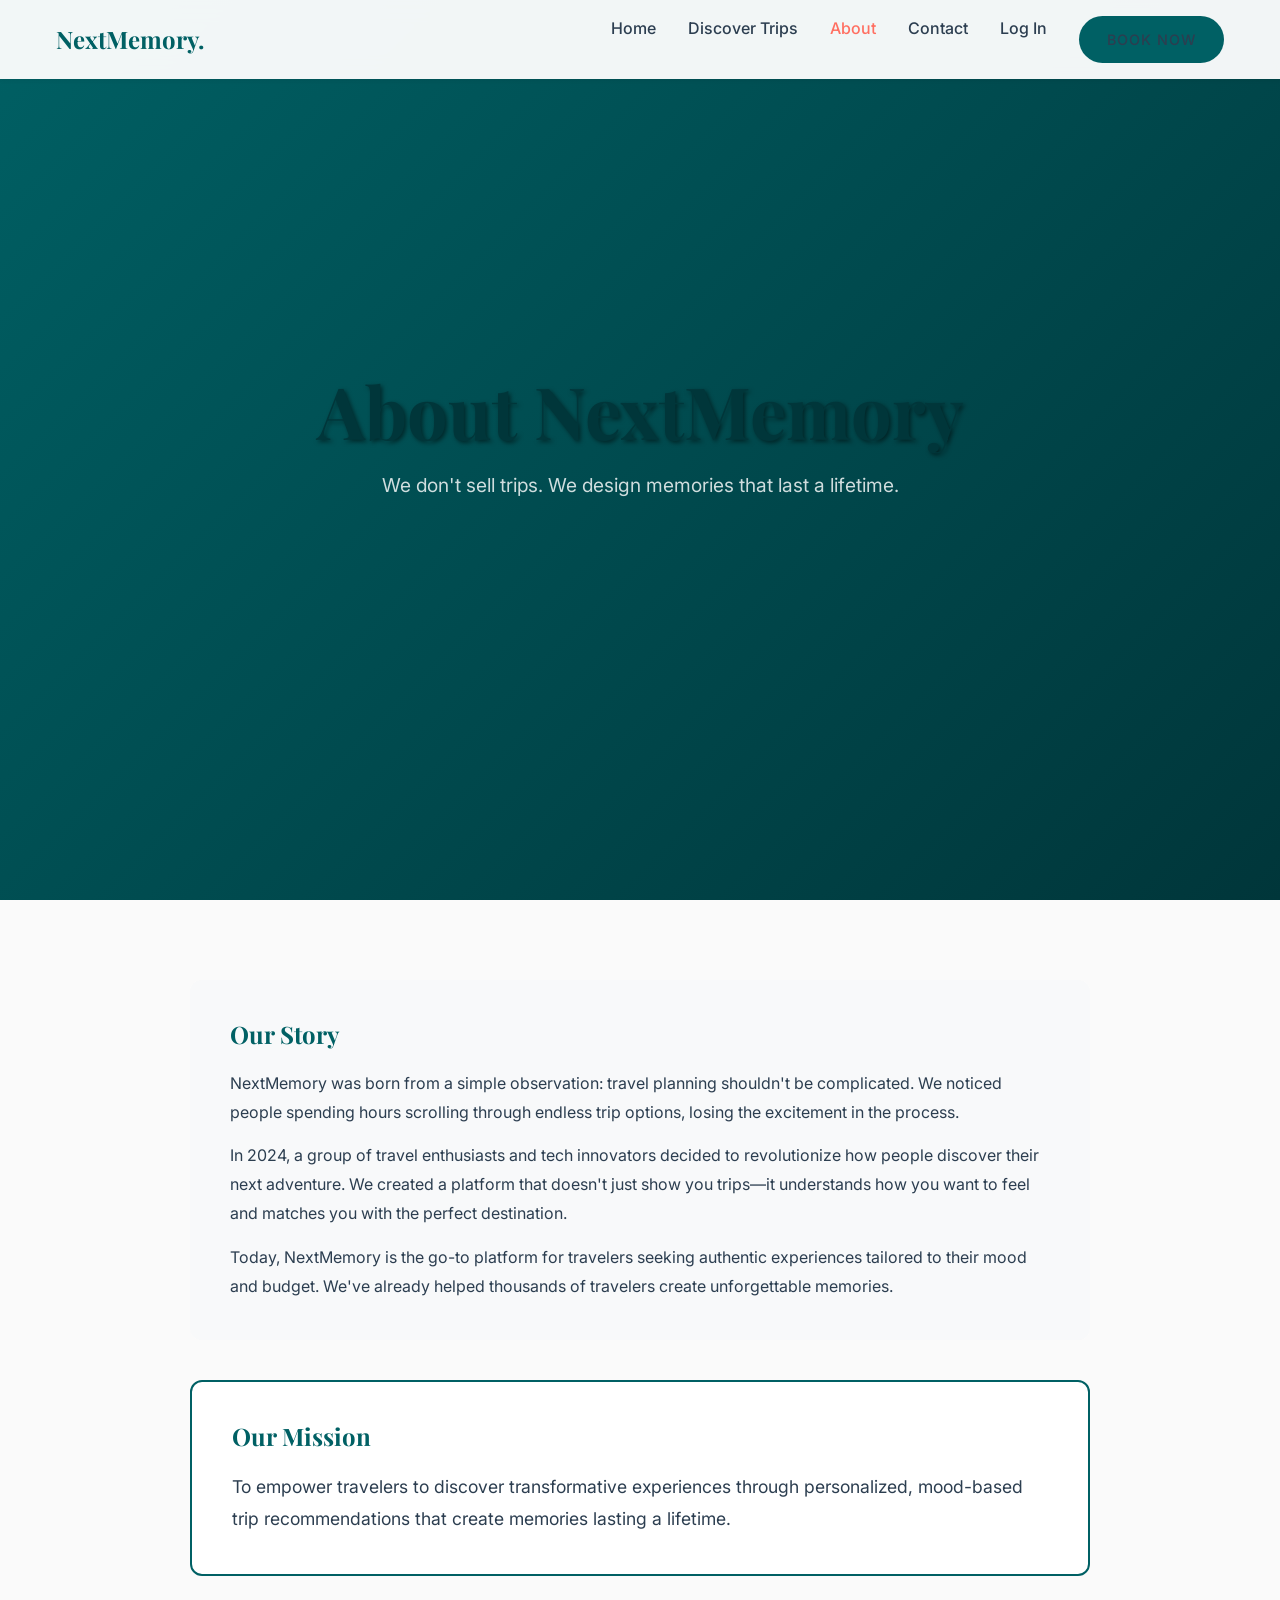
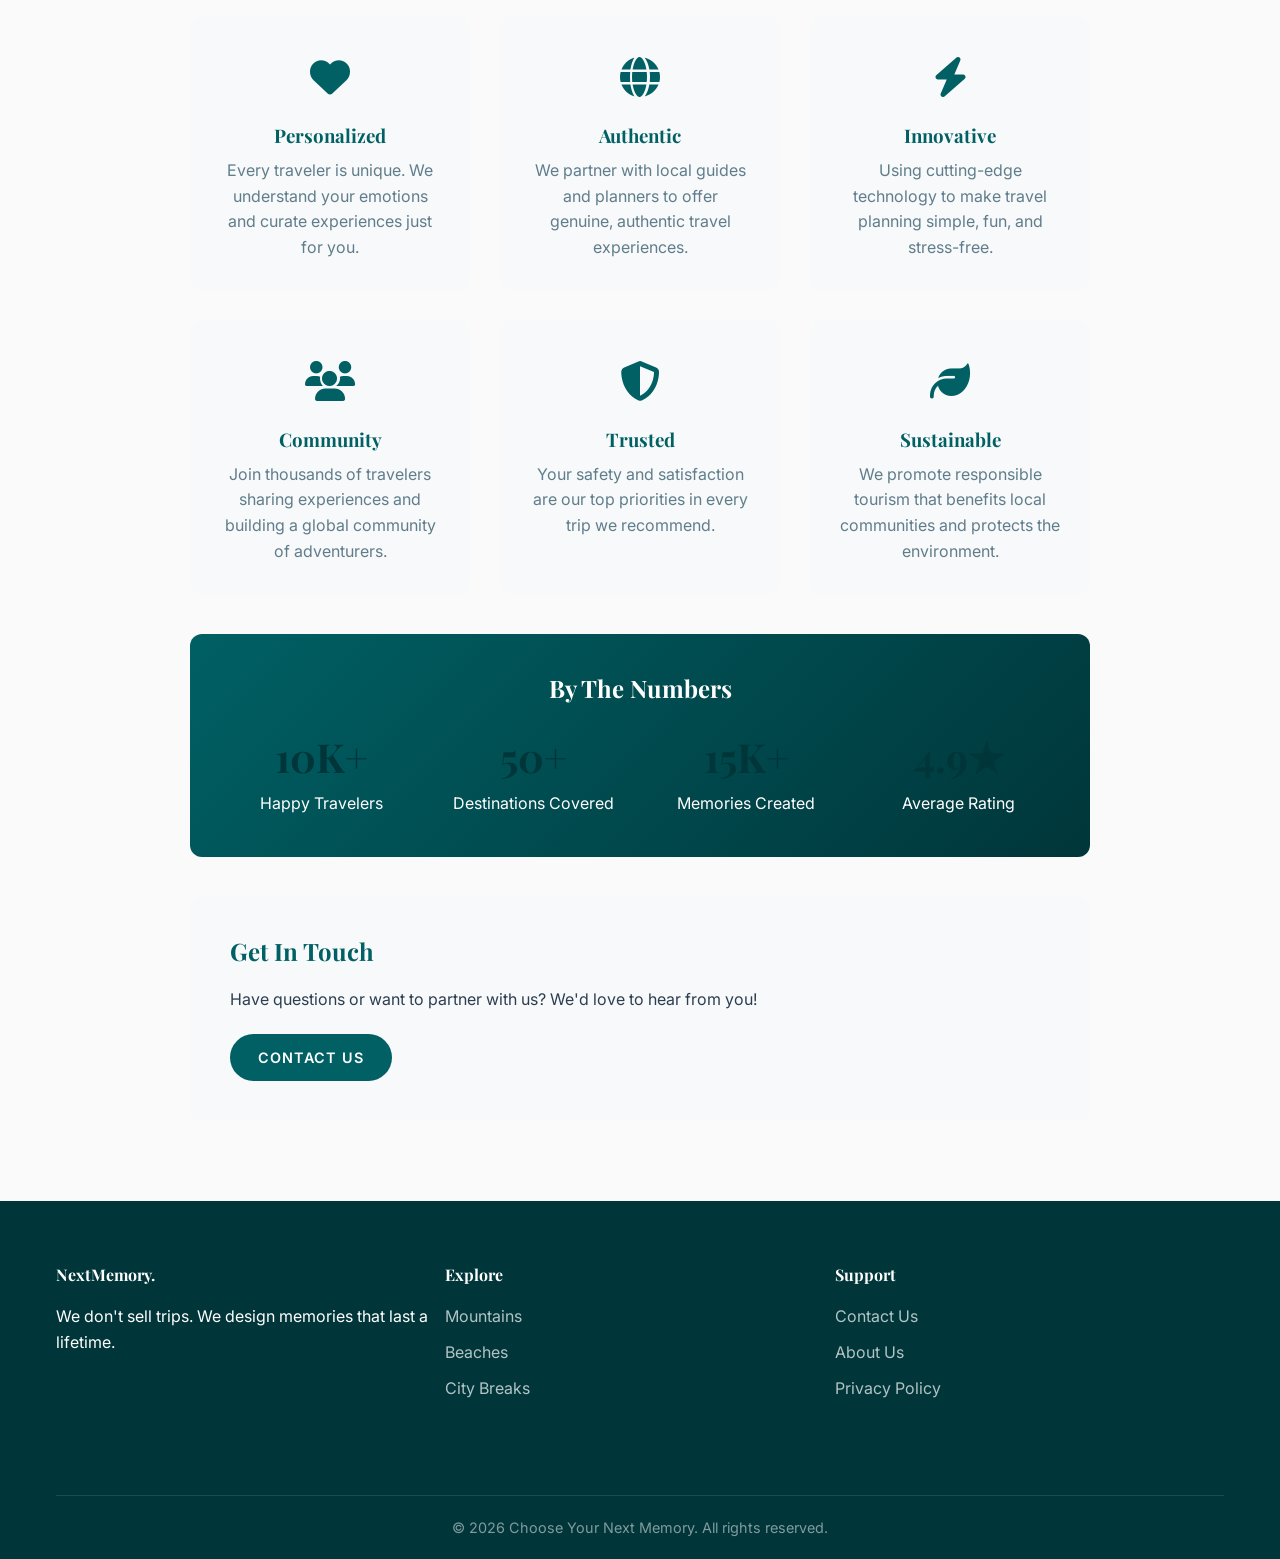
==== about.html @ 0453148b "Add About page with company story and values" ====
<!DOCTYPE html>
<html lang="en">

<head>
    <meta charset="UTF-8">
    <meta name="viewport" content="width=device-width, initial-scale=1.0">
    <title>About Us | NextMemory - Travel Experiences</title>
    <link rel="stylesheet" href="style.css">
    <link rel="stylesheet" href="https://cdnjs.cloudflare.com/ajax/libs/font-awesome/6.4.0/css/all.min.css">
    <script src="script.js" defer></script>
</head>

<body>

    <!-- Header -->
    <header>
        <div class="container">
            <nav>
                <div class="logo">NextMemory.</div>
                <div class="menu-toggle" id="mobile-menu">
                    <i class="fas fa-bars"></i>
                </div>
                <ul class="nav-links">
                    <li><a href="index.html">Home</a></li>
                    <li><a href="discover.html">Discover Trips</a></li>
                    <li><a href="about.html" class="active">About</a></li>
                    <li><a href="contact.html">Contact</a></li>
                    <li><a href="login.html" id="loginBtn">Log In</a></li>
                    <li><a href="booking.html" class="btn btn-primary">Book Now</a></li>
                </ul>
            </nav>
        </div>
    </header>

    <!-- Hero Section -->
    <section class="hero" style="padding: 60px 0; background: linear-gradient(135deg, var(--primary) 0%, var(--primary-dark) 100%);">
        <div class="container hero-content" style="text-align: center; color: white;">
            <h1>About NextMemory</h1>
            <p style="color: rgba(255,255,255,0.9); font-size: 1.2rem;">We don't sell trips. We design memories that last a lifetime.</p>
        </div>
    </section>

    <!-- Our Story Section -->
    <section class="about-section" style="padding: 80px 0;">
        <div class="container">
            <div class="about-content" style="max-width: 900px; margin: 0 auto;">
                <div class="about-card" style="background: #f8f9fa; padding: 40px; border-radius: 12px; margin-bottom: 40px;">
                    <h2 style="color: var(--primary); margin-bottom: 20px;">Our Story</h2>
                    <p style="line-height: 1.8; color: var(--text-main); margin-bottom: 15px;">
                        NextMemory was born from a simple observation: travel planning shouldn't be complicated. We noticed people spending hours scrolling through endless trip options, losing the excitement in the process.
                    </p>
                    <p style="line-height: 1.8; color: var(--text-main); margin-bottom: 15px;">
                        In 2024, a group of travel enthusiasts and tech innovators decided to revolutionize how people discover their next adventure. We created a platform that doesn't just show you trips—it understands how you want to feel and matches you with the perfect destination.
                    </p>
                    <p style="line-height: 1.8; color: var(--text-main);">
                        Today, NextMemory is the go-to platform for travelers seeking authentic experiences tailored to their mood and budget. We've already helped thousands of travelers create unforgettable memories.
                    </p>
                </div>

                <div class="about-card" style="background: white; padding: 40px; border-radius: 12px; margin-bottom: 40px; border: 2px solid var(--primary);">
                    <h2 style="color: var(--primary); margin-bottom: 20px;">Our Mission</h2>
                    <p style="line-height: 1.8; color: var(--text-main); font-size: 1.1rem;">
                        To empower travelers to discover transformative experiences through personalized, mood-based trip recommendations that create memories lasting a lifetime.
                    </p>
                </div>

                <div class="values-grid" style="display: grid; grid-template-columns: repeat(auto-fit, minmax(250px, 1fr)); gap: 30px; margin-bottom: 40px;">
                    <!-- Value 1 -->
                    <div style="background: #f8f9fa; padding: 30px; border-radius: 12px; text-align: center;">
                        <div style="font-size: 2.5rem; color: var(--primary); margin-bottom: 15px;">
                            <i class="fas fa-heart"></i>
                        </div>
                        <h3 style="color: var(--primary); margin-bottom: 10px;">Personalized</h3>
                        <p style="color: var(--text-muted);">Every traveler is unique. We understand your emotions and curate experiences just for you.</p>
                    </div>

                    <!-- Value 2 -->
                    <div style="background: #f8f9fa; padding: 30px; border-radius: 12px; text-align: center;">
                        <div style="font-size: 2.5rem; color: var(--primary); margin-bottom: 15px;">
                            <i class="fas fa-globe"></i>
                        </div>
                        <h3 style="color: var(--primary); margin-bottom: 10px;">Authentic</h3>
                        <p style="color: var(--text-muted);">We partner with local guides and planners to offer genuine, authentic travel experiences.</p>
                    </div>

                    <!-- Value 3 -->
                    <div style="background: #f8f9fa; padding: 30px; border-radius: 12px; text-align: center;">
                        <div style="font-size: 2.5rem; color: var(--primary); margin-bottom: 15px;">
                            <i class="fas fa-bolt"></i>
                        </div>
                        <h3 style="color: var(--primary); margin-bottom: 10px;">Innovative</h3>
                        <p style="color: var(--text-muted);">Using cutting-edge technology to make travel planning simple, fun, and stress-free.</p>
                    </div>

                    <!-- Value 4 -->
                    <div style="background: #f8f9fa; padding: 30px; border-radius: 12px; text-align: center;">
                        <div style="font-size: 2.5rem; color: var(--primary); margin-bottom: 15px;">
                            <i class="fas fa-users"></i>
                        </div>
                        <h3 style="color: var(--primary); margin-bottom: 10px;">Community</h3>
                        <p style="color: var(--text-muted);">Join thousands of travelers sharing experiences and building a global community of adventurers.</p>
                    </div>

                    <!-- Value 5 -->
                    <div style="background: #f8f9fa; padding: 30px; border-radius: 12px; text-align: center;">
                        <div style="font-size: 2.5rem; color: var(--primary); margin-bottom: 15px;">
                            <i class="fas fa-shield-alt"></i>
                        </div>
                        <h3 style="color: var(--primary); margin-bottom: 10px;">Trusted</h3>
                        <p style="color: var(--text-muted);">Your safety and satisfaction are our top priorities in every trip we recommend.</p>
                    </div>

                    <!-- Value 6 -->
                    <div style="background: #f8f9fa; padding: 30px; border-radius: 12px; text-align: center;">
                        <div style="font-size: 2.5rem; color: var(--primary); margin-bottom: 15px;">
                            <i class="fas fa-leaf"></i>
                        </div>
                        <h3 style="color: var(--primary); margin-bottom: 10px;">Sustainable</h3>
                        <p style="color: var(--text-muted);">We promote responsible tourism that benefits local communities and protects the environment.</p>
                    </div>
                </div>

                <div class="about-card" style="background: linear-gradient(135deg, var(--primary) 0%, var(--primary-dark) 100%); color: white; padding: 40px; border-radius: 12px; text-align: center;">
                    <h2 style="color: white; margin-bottom: 20px;">By The Numbers</h2>
                    <div style="display: grid; grid-template-columns: repeat(auto-fit, minmax(150px, 1fr)); gap: 30px; margin-top: 30px;">
                        <div>
                            <h3 style="font-size: 2.5rem; margin-bottom: 10px;">10K+</h3>
                            <p>Happy Travelers</p>
                        </div>
                        <div>
                            <h3 style="font-size: 2.5rem; margin-bottom: 10px;">50+</h3>
                            <p>Destinations Covered</p>
                        </div>
                        <div>
                            <h3 style="font-size: 2.5rem; margin-bottom: 10px;">15K+</h3>
                            <p>Memories Created</p>
                        </div>
                        <div>
                            <h3 style="font-size: 2.5rem; margin-bottom: 10px;">4.9★</h3>
                            <p>Average Rating</p>
                        </div>
                    </div>
                </div>

                <div class="about-card" style="background: #f8f9fa; padding: 40px; border-radius: 12px; margin-top: 40px;">
                    <h2 style="color: var(--primary); margin-bottom: 20px;">Get In Touch</h2>
                    <p style="line-height: 1.8; color: var(--text-main); margin-bottom: 20px;">
                        Have questions or want to partner with us? We'd love to hear from you!
                    </p>
                    <a href="contact.html" class="btn btn-primary" style="display: inline-block;">Contact Us</a>
                </div>
            </div>
        </div>
    </section>

    <!-- Footer -->
    <footer>
        <div class="container">
            <div class="footer-content">
                <div class="footer-col">
                    <h4>NextMemory.</h4>
                    <p>We don't sell trips. We design memories that last a lifetime.</p>
                </div>
                <div class="footer-col">
                    <h4>Explore</h4>
                    <ul>
                        <li><a href="#">Mountains</a></li>
                        <li><a href="#">Beaches</a></li>
                        <li><a href="#">City Breaks</a></li>
                    </ul>
                </div>
                <div class="footer-col">
                    <h4>Support</h4>
                    <ul>
                        <li><a href="contact.html">Contact Us</a></li>
                        <li><a href="about.html">About Us</a></li>
                        <li><a href="#">Privacy Policy</a></li>
                    </ul>
                </div>
            </div>
            <div class="copyright">
                <p>&copy; 2026 Choose Your Next Memory. All rights reserved.</p>
            </div>
        </div>
    </footer>

</body>

</html>
---- style.css ----
/* 
   Choose Your Next Memory - Travel Website 
   Theme: Emotional, Premium, Adventurous
*/

@import url('https://fonts.googleapis.com/css2?family=Inter:wght@300;400;500;600&family=Playfair+Display:ital,wght@0,400;0,600;0,700;1,400&display=swap');

:root {
    /* Colors */
    --primary: #006064;
    /* Deep Teal - Stability, Depth */
    --primary-dark: #00363a;
    --accent: #FF6F61;
    /* Living Coral - Excitement, Warmth */
    --accent-hover: #e05548;
    --bg-body: #FAFAFA;
    /* Off-white - Clean, Paper-like */
    --bg-light: #FFFFFF;
    --text-main: #2C3E50;
    --text-muted: #607D8B;
    --border-color: #E0E0E0;

    /* Spacing */
    --spacing-xs: 0.5rem;
    --spacing-sm: 1rem;
    --spacing-md: 2rem;
    --spacing-lg: 4rem;
    --spacing-xl: 8rem;

    /* Shadows */
    --shadow-sm: 0 2px 4px rgba(0, 0, 0, 0.05);
    --shadow-md: 0 4px 8px rgba(0, 0, 0, 0.1);
    --shadow-lg: 0 10px 20px rgba(0, 0, 0, 0.15);

    /* Transitions */
    --transition: all 0.3s ease;
}

/* Reset & Base */
* {
    margin: 0;
    padding: 0;
    box-sizing: border-box;
}

body {
    font-family: 'Inter', sans-serif;
    color: var(--text-main);
    background-color: var(--bg-body);
    line-height: 1.6;
    overflow-x: hidden;
}

h1,
h2,
h3,
h4,
h5,
h6 {
    font-family: 'Playfair Display', serif;
    font-weight: 700;
    line-height: 1.2;
    color: var(--primary-dark);
}

a {
    text-decoration: none;
    color: inherit;
    transition: var(--transition);
}

ul {
    list-style: none;
}

img {
    max-width: 100%;
    display: block;
    object-fit: cover;
}

/* Utilities */
.container {
    max-width: 1200px;
    margin: 0 auto;
    padding: 0 var(--spacing-sm);
}

.btn {
    display: inline-block;
    padding: 12px 28px;
    border-radius: 50px;
    font-weight: 600;
    text-transform: uppercase;
    letter-spacing: 1px;
    font-size: 0.9rem;
    cursor: pointer;
    border: none;
    transition: var(--transition);
}

.btn-primary {
    background-color: var(--primary);
    color: white;
}

.btn-primary:hover {
    background-color: var(--primary-dark);
    transform: translateY(-2px);
    box-shadow: var(--shadow-md);
}

.btn-accent {
    background-color: var(--accent);
    color: white;
}

.btn-accent:hover {
    background-color: var(--accent-hover);
    transform: translateY(-2px);
    box-shadow: var(--shadow-md);
}

.btn-outline {
    background-color: transparent;
    border: 2px solid white;
    color: white;
}

.btn-outline:hover {
    background-color: white;
    color: var(--primary);
}

.section-title {
    text-align: center;
    margin-bottom: var(--spacing-lg);
}

.section-title h2 {
    font-size: 3rem;
    margin-bottom: var(--spacing-xs);
}

.section-title p {
    font-size: 1.2rem;
    color: var(--text-muted);
}

/* Header */
header {
    background-color: rgba(255, 255, 255, 0.95);
    backdrop-filter: blur(10px);
    position: fixed;
    top: 0;
    width: 100%;
    z-index: 1000;
    box-shadow: var(--shadow-sm);
    padding: 1rem 0;
}

nav {
    display: flex;
    justify-content: space-between;
    align-items: center;
}

.logo {
    font-family: 'Playfair Display', serif;
    font-size: 1.5rem;
    font-weight: 700;
    color: var(--primary);
}

.nav-links {
    display: flex;
    gap: var(--spacing-md);
}

.nav-links a {
    font-weight: 500;
    color: var(--text-main);
}

.nav-links a:hover,
.nav-links a.active {
    color: var(--accent);
}

/* Hero Section */
.hero {
    height: 100vh;
    background: linear-gradient(rgba(0, 0, 0, 0.3), rgba(0, 0, 0, 0.3)),
        url('https://images.unsplash.com/photo-1476514525535-07fb3b4ae5f1?ixlib=rb-1.2.1&auto=format&fit=crop&w=1950&q=80') center/cover no-repeat;
    display: flex;
    align-items: center;
    justify-content: center;
    text-align: center;
    color: white;
    padding-top: 80px;
    /* Header offset */
    transition: background-image 1s ease-in-out;
}

.hero-content h1 {
    font-size: 4.5rem;
    margin-bottom: var(--spacing-sm);
    text-shadow: 2px 2px 4px rgba(0, 0, 0, 0.5);
}

.hero-content p {
    font-size: 1.5rem;
    margin-bottom: var(--spacing-md);
    opacity: 0.9;
}

.hero-search {
    background: linear-gradient(135deg, rgba(255, 255, 255, 0.95) 0%, rgba(255, 255, 255, 0.98) 100%);
    backdrop-filter: blur(10px);
    padding: 10px;
    border-radius: 50px;
    display: flex;
    max-width: 600px;
    margin: 0 auto;
    box-shadow: 0 15px 35px rgba(0, 0, 0, 0.2), 0 5px 15px rgba(0, 96, 100, 0.1);
    border: 2px solid rgba(255, 255, 255, 0.3);
    transition: var(--transition);
}

.hero-search:hover {
    box-shadow: 0 20px 40px rgba(0, 0, 0, 0.25), 0 8px 20px rgba(0, 96, 100, 0.15);
    transform: translateY(-2px);
}

.hero-search input {
    flex: 1;
    border: none;
    padding: 0 20px;
    font-size: 1.1rem;
    outline: none;
    border-radius: 50px 0 0 50px;
}

.hero-search button {
    border-radius: 50px;
    padding: 12px 30px;
}

/* Mood Section */
.mood-section {
    padding: var(--spacing-xl) 0;
    background-color: var(--bg-body);
}

.mood-grid {
    display: grid;
    grid-template-columns: repeat(auto-fit, minmax(250px, 1fr));
    gap: var(--spacing-md);
    padding: 0 var(--spacing-sm);
}

.mood-card {
    position: relative;
    height: 350px;
    border-radius: 12px;
    overflow: hidden;
    cursor: pointer;
    box-shadow: var(--shadow-md);
    transition: var(--transition);
}

.mood-card:hover {
    transform: translateY(-10px);
    box-shadow: var(--shadow-lg);
}

.mood-card img {
    width: 100%;
    height: 100%;
    object-fit: cover;
    transition: transform 0.5s ease;
}

.mood-card:hover img {
    transform: scale(1.1);
}

.mood-overlay {
    position: absolute;
    bottom: 0;
    left: 0;
    width: 100%;
    background: linear-gradient(to top, rgba(0, 0, 0, 0.8), transparent);
    padding: 20px;
    color: white;
}

.mood-overlay h3 {
    font-size: 1.5rem;
    margin-bottom: 5px;
    color: white;
}

.mood-overlay p {
    font-size: 0.9rem;
    opacity: 0.9;
}

/* Featured Trips */
.featured-section {
    padding: var(--spacing-xl) 0;
    background-color: var(--bg-light);
}

.trips-grid {
    display: grid;
    grid-template-columns: repeat(auto-fit, minmax(300px, 1fr));
    gap: 30px;
}

.trip-card {
    background: white;
    border-radius: 12px;
    overflow: hidden;
    box-shadow: var(--shadow-sm);
    transition: var(--transition);
    border: 1px solid var(--border-color);
}

.trip-card:hover {
    box-shadow: var(--shadow-lg);
    transform: translateY(-5px);
}

.trip-image {
    height: 250px;
    position: relative;
}

.trip-image img {
    width: 100%;
    height: 100%;
    object-fit: cover;
}

.trip-price {
    position: absolute;
    top: 15px;
    right: 15px;
    background: rgba(255, 255, 255, 0.9);
    padding: 5px 12px;
    border-radius: 20px;
    font-weight: 600;
    color: var(--primary);
    font-size: 0.9rem;
}

.trip-details {
    padding: 20px;
}

.trip-meta {
    display: flex;
    gap: 15px;
    font-size: 0.85rem;
    color: var(--text-muted);
    margin-bottom: 10px;
}

.trip-details h3 {
    font-size: 1.4rem;
    margin-bottom: 10px;
}

.trip-details p {
    color: var(--text-muted);
    font-size: 0.95rem;
    margin-bottom: 20px;
    line-height: 1.5;
}

.trip-footer {
    display: flex;
    justify-content: space-between;
    align-items: center;
    border-top: 1px solid var(--border-color);
    padding-top: 15px;
}

/* Footer style */
footer {
    background-color: var(--primary-dark);
    color: white;
    padding: var(--spacing-lg) 0 20px;
    text-align: center;
}

.footer-content {
    display: flex;
    flex-wrap: wrap;
    justify-content: space-between;
    margin-bottom: var(--spacing-lg);
    text-align: left;
}

.footer-col {
    flex: 1;
    min-width: 250px;
    margin-bottom: 20px;
}

.footer-col h4 {
    color: white;
    margin-bottom: 20px;
}

.footer-col ul li {
    margin-bottom: 10px;
}

.footer-col ul li a {
    color: rgba(255, 255, 255, 0.7);
}

.footer-col ul li a:hover {
    color: var(--accent);
}

.copyright {
    border-top: 1px solid rgba(255, 255, 255, 0.1);
    padding-top: 20px;
    font-size: 0.9rem;
    color: rgba(255, 255, 255, 0.5);
}

/* Discover Page Specifics */
.filters label {
    display: flex;
    align-items: center;
    gap: 10px;
    color: var(--text-muted);
    cursor: pointer;
}

.filters input[type="checkbox"],
.filters input[type="radio"] {
    accent-color: var(--primary);
    width: 16px;
    height: 16px;
}

/* Trip Details Page Specifics */
.day-card::before {
    content: '';
    position: absolute;
    left: -11px;
    /* Adjust based on border width */
    top: 0;
    width: 18px;
    height: 18px;
    background-color: var(--bg-body);
    border: 4px solid var(--accent);
    border-radius: 50%;
}

.day-card h4 {
    font-size: 1.2rem;
}

/* Responsive */
@media (max-width: 768px) {
    :root {
        --spacing-lg: 2rem;
        --spacing-xl: 4rem;
    }

    .container {
        padding: 0 var(--spacing-sm);
    }

    .section-title h2 {
        font-size: 2.2rem;
    }

    /* Header & Mobile Menu */
    header {
        padding: 0.8rem 0;
    }

    .menu-toggle {
        display: block;
        font-size: 1.5rem;
        color: var(--primary);
        cursor: pointer;
        z-index: 1001;
    }

    .nav-links {
        position: fixed;
        top: 0;
        right: -100%;
        width: 80%;
        height: 100vh;
        background: var(--bg-light);
        flex-direction: column;
        justify-content: flex-start;
        /* items at top */
        align-items: center;
        transition: 0.4s ease;
        box-shadow: -5px 0 15px rgba(0, 0, 0, 0.1);
        z-index: 1000;
        gap: 1rem;
        /* closer gap */
        overflow-y: auto;
        /* scrollable */
        padding: 80px 0 40px;
        /* space for toggle button */
    }

    .nav-links.active {
        right: 0;
    }

    .nav-links li {
        width: 100%;
        text-align: center;
    }

    .nav-links a {
        font-size: 1.2rem;
        display: block;
        padding: 15px;
        width: 100%;
        display: flex;
        align-items: center;
        justify-content: center;
        gap: 10px;
        color: var(--text-main);
    }

    .nav-links a i {
        font-size: 1.1rem;
        width: 25px;
        text-align: center;
    }

    /* Mobile specific style for the logout link as requested to be prominent */
    #mobile-logout {
        color: var(--accent);
        font-weight: 600;
        margin-top: 1rem;
    }

    .mobile-profile {
        flex-direction: column;
        gap: 0.5rem;
    }

    .mobile-profile .user-name {
        font-size: 1.2rem;
        font-weight: 600;
    }

    /* Hero Section */
    .hero {
        height: 70vh;
        /* Shorter on mobile */
        padding-top: 50px;
    }

    .hero-content h1 {
        font-size: 2.2rem;
        padding: 0 10px;
    }

    .hero-content p {
        font-size: 1rem;
        padding: 0 20px;
        margin-bottom: 1.5rem;
    }

    .hero-search {
        flex-direction: column;
        border-radius: 20px;
        padding: 15px;
        gap: 10px;
        width: 90%;
    }

    .hero-search input {
        width: 100%;
        border-radius: 10px;
        padding: 12px;
        text-align: center;
    }

    .hero-search button {
        width: 100%;
        border-radius: 10px;
    }

    /* Grids */
    .mood-grid,
    .trips-grid,
    .spots-grid {
        grid-template-columns: 1fr;
    }

    .mood-card {
        height: 250px;
    }

    /* Footer */
    .footer-content {
        flex-direction: column;
        gap: 2rem;
    }

    .footer-col {
        min-width: 100%;
        text-align: center;
    }

    .footer-col ul li {
        margin-bottom: 8px;
    }

    /* Booking & Cards */
    .booking-section {
        padding: 80px 0 !important;
        background: var(--bg-body) !important;
    }

    .container[style*="display: flex"] {
        flex-direction: column;
    }

    .booking-card {
        padding: 25px !important;
        border-radius: 15px !important;
    }

    /* Suggestion Tool */
    .suggestion-tool {
        padding: 20px !important;
    }

    /* Logistics Bar */
    .logistics-grid {
        flex-direction: column;
    }

    .logistic-item {
        width: 100%;
    }
}

/* Menu Toggle Hidden by Default */
.menu-toggle {
    display: none;
}

/* Form Polish */
input:focus,
select:focus,
textarea:focus {
    border-color: var(--primary) !important;
    outline: none;
    box-shadow: 0 0 0 3px rgba(0, 96, 100, 0.1);
}

/* Animations */
@keyframes fadeIn {
    from {
        opacity: 0;
        transform: translateY(20px);
    }

    to {
        opacity: 1;
        transform: translateY(0);
    }
}

.hero-content,
.section-title,
.mood-card,
.trip-card {
    animation: fadeIn 0.8s ease-out forwards;
}

.mood-card:nth-child(1) {
    animation-delay: 0.1s;
}

.mood-card:nth-child(2) {
    animation-delay: 0.2s;
}

.mood-card:nth-child(3) {
    animation-delay: 0.3s;
}

.mood-card:nth-child(4) {
    animation-delay: 0.4s;
}

.trip-card:nth-child(1) {
    animation-delay: 0.1s;
}

.trip-card:nth-child(2) {
    animation-delay: 0.2s;
}

.trip-card:nth-child(3) {
    animation-delay: 0.3s;
}

/* User Profile & Dropdown */
.user-profile {
    display: flex;
    align-items: center;
    gap: 10px;
    cursor: pointer;
    position: relative;
    padding: 5px 10px;
    border-radius: 50px;
    transition: var(--transition);
}

.user-profile:hover {
    background-color: rgba(0, 0, 0, 0.05);
}

.user-avatar {
    width: 35px;
    height: 35px;
    background-color: var(--primary);
    color: white;
    border-radius: 50%;
    display: flex;
    align-items: center;
    justify-content: center;
    font-weight: 600;
    font-size: 1.2rem;
}

.user-name {
    font-weight: 600;
    color: var(--primary-dark);
}

.dropdown-menu {
    position: absolute;
    top: 100%;
    right: 0;
    width: 200px;
    background-color: var(--bg-light);
    border-radius: 12px;
    box-shadow: var(--shadow-lg);
    padding: 10px 0;
    display: none;
    flex-direction: column;
    z-index: 1001;
    border: 1px solid var(--border-color);
    margin-top: 10px;
}

.dropdown-menu.show {
    display: flex;
    animation: fadeIn 0.2s ease-out forwards;
}

.mobile-profile {
    flex-direction: column;
    padding: 20px;
    background: rgba(0, 0, 0, 0.03);
    border-radius: 12px;
}

.mobile-profile .user-avatar {
    width: 60px;
    height: 60px;
    font-size: 1.8rem;
    margin-bottom: 10px;
}

.mobile-profile .user-name {
    font-size: 1.2rem;
}

.dropdown-item {
    padding: 10px 20px;
    color: var(--text-main);
    display: flex;
    align-items: center;
    gap: 10px;
    transition: var(--transition);
    cursor: pointer;
}

.dropdown-item i {
    width: 20px;
    text-align: center;
    color: var(--text-muted);
}

.dropdown-item:hover {
    background-color: rgba(0, 0, 0, 0.05);
    color: var(--primary);
}

.dropdown-divider {
    height: 1px;
    background-color: var(--border-color);
    margin: 5px 0;
}

/* Dark Mode Variables & Overrides */
body.dark-mode {
    --bg-body: #121212;
    --bg-light: #1E1E1E;
    --text-main: #E0E0E0;
    --text-muted: #B0BEC5;
    --border-color: #333;
    --shadow-sm: 0 2px 4px rgba(0, 0, 0, 0.5);
    --shadow-md: 0 4px 8px rgba(0, 0, 0, 0.6);
    --shadow-lg: 0 10px 20px rgba(0, 0, 0, 0.7);
    --primary-dark: #80CBC4;
    /* Lighter teal for dark mode text */
}

body.dark-mode header {
    background-color: rgba(30, 30, 30, 0.95);
    border-bottom: 1px solid #333;
}

body.dark-mode .user-profile:hover,
body.dark-mode .dropdown-item:hover {
    background-color: rgba(255, 255, 255, 0.1);
}

body.dark-mode .trip-card,
body.dark-mode .mood-card,
body.dark-mode .hero-search,
body.dark-mode .suggestion-tool,
body.dark-mode aside.filters {
    background-color: var(--bg-light) !important;
    /* Force override for inline styles */
    color: var(--text-main) !important;
}

body.dark-mode .trip-price {
    color: var(--primary-dark);
    background: rgba(30, 30, 30, 0.9);
}

body.dark-mode .mood-overlay {
    background: linear-gradient(to top, rgba(0, 0, 0, 1), transparent);
}

body.dark-mode .btn-outline {
    border-color: var(--text-muted);
    color: var(--text-muted);
}

body.dark-mode .btn-outline:hover {
    background-color: var(--text-muted);
    color: var(--bg-body);
}

body.dark-mode input,
body.dark-mode select,
body.dark-mode textarea {
    background-color: #2C2C2C;
    color: #E0E0E0;
}

/* Destination Page Styles */
.destination-hero {
    height: 60vh;
    background-position: center;
    background-size: cover;
    background-repeat: no-repeat;
    position: relative;
    display: flex;
    align-items: center;
    justify-content: center;
    text-align: center;
    color: white;
    margin-top: 60px;
    /* Offset for fixed header */
}

.hero-overlay {
    position: absolute;
    top: 0;
    left: 0;
    width: 100%;
    height: 100%;
    background: rgba(0, 0, 0, 0.4);
}

.destination-hero .hero-content {
    position: relative;
    z-index: 1;
}

.destination-hero h1 {
    font-size: 4rem;
    margin-bottom: 10px;
    text-shadow: 2px 2px 4px rgba(0, 0, 0, 0.6);
}

.logistics-bar {
    background: var(--bg-light);
    padding: 30px 0;
    box-shadow: var(--shadow-sm);
    margin-bottom: var(--spacing-lg);
}

body.dark-mode .logistics-bar {
    background: #252525;
}

.logistics-grid {
    display: flex;
    justify-content: space-around;
    flex-wrap: wrap;
    gap: 20px;
}

.logistic-item {
    display: flex;
    align-items: center;
    gap: 15px;
    background: white;
    padding: 15px 25px;
    border-radius: 12px;
    box-shadow: var(--shadow-sm);
    flex: 1;
    min-width: 200px;
}

body.dark-mode .logistic-item {
    background: #333;
    color: #E0E0E0;
}

.logistic-item i {
    font-size: 1.5rem;
    color: var(--primary);
}

.logistic-item h4 {
    font-size: 0.9rem;
    color: var(--text-muted);
    margin-bottom: 2px;
}

body.dark-mode .logistic-item h4 {
    color: #aaa;
}

.logistic-item p {
    font-weight: 700;
    font-size: 1.1rem;
    color: var(--text-main);
}

body.dark-mode .logistic-item p {
    color: #fff;
}

.spots-section {
    padding: var(--spacing-lg) 0;
}

.spots-grid {
    display: grid;
    grid-template-columns: repeat(auto-fit, minmax(250px, 1fr));
    gap: 20px;
}

.spot-card {
    position: relative;
    border-radius: 12px;
    overflow: hidden;
    height: 220px;
    box-shadow: var(--shadow-md);
    transition: var(--transition);
}

.spot-card img {
    width: 100%;
    height: 100%;
    object-fit: cover;
}

.spot-card:hover {
    transform: translateY(-5px);
}

.spot-card img {
    width: 100%;
    height: 100%;
    object-fit: cover;
}

.spot-info {
    position: absolute;
    bottom: 0;
    left: 0;
    width: 100%;
    background: linear-gradient(to top, rgba(0, 0, 0, 0.9), transparent);
    padding: 20px;
    color: white;
}

/* Reuse trips-grid for Hotels, but maybe adjust slightly if needed */
.hotels-section {
    padding-bottom: var(--spacing-xl);
}
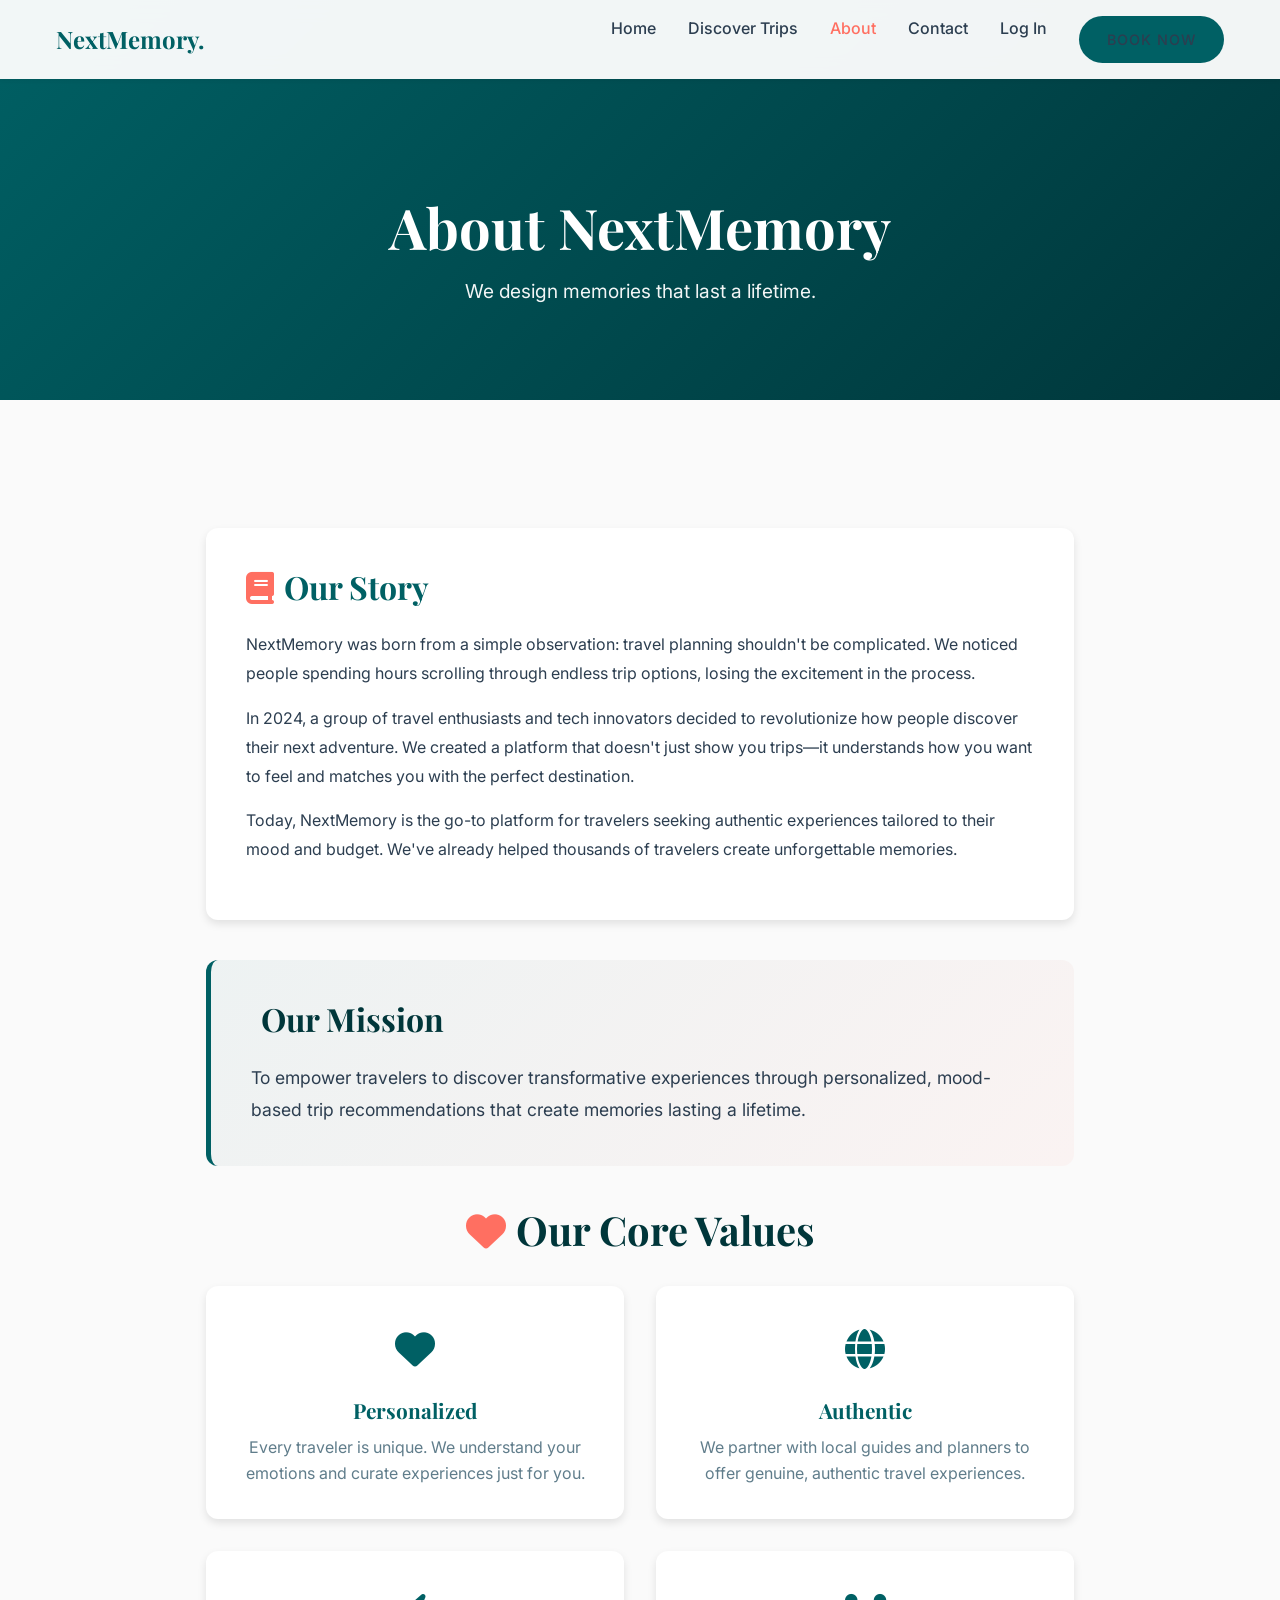
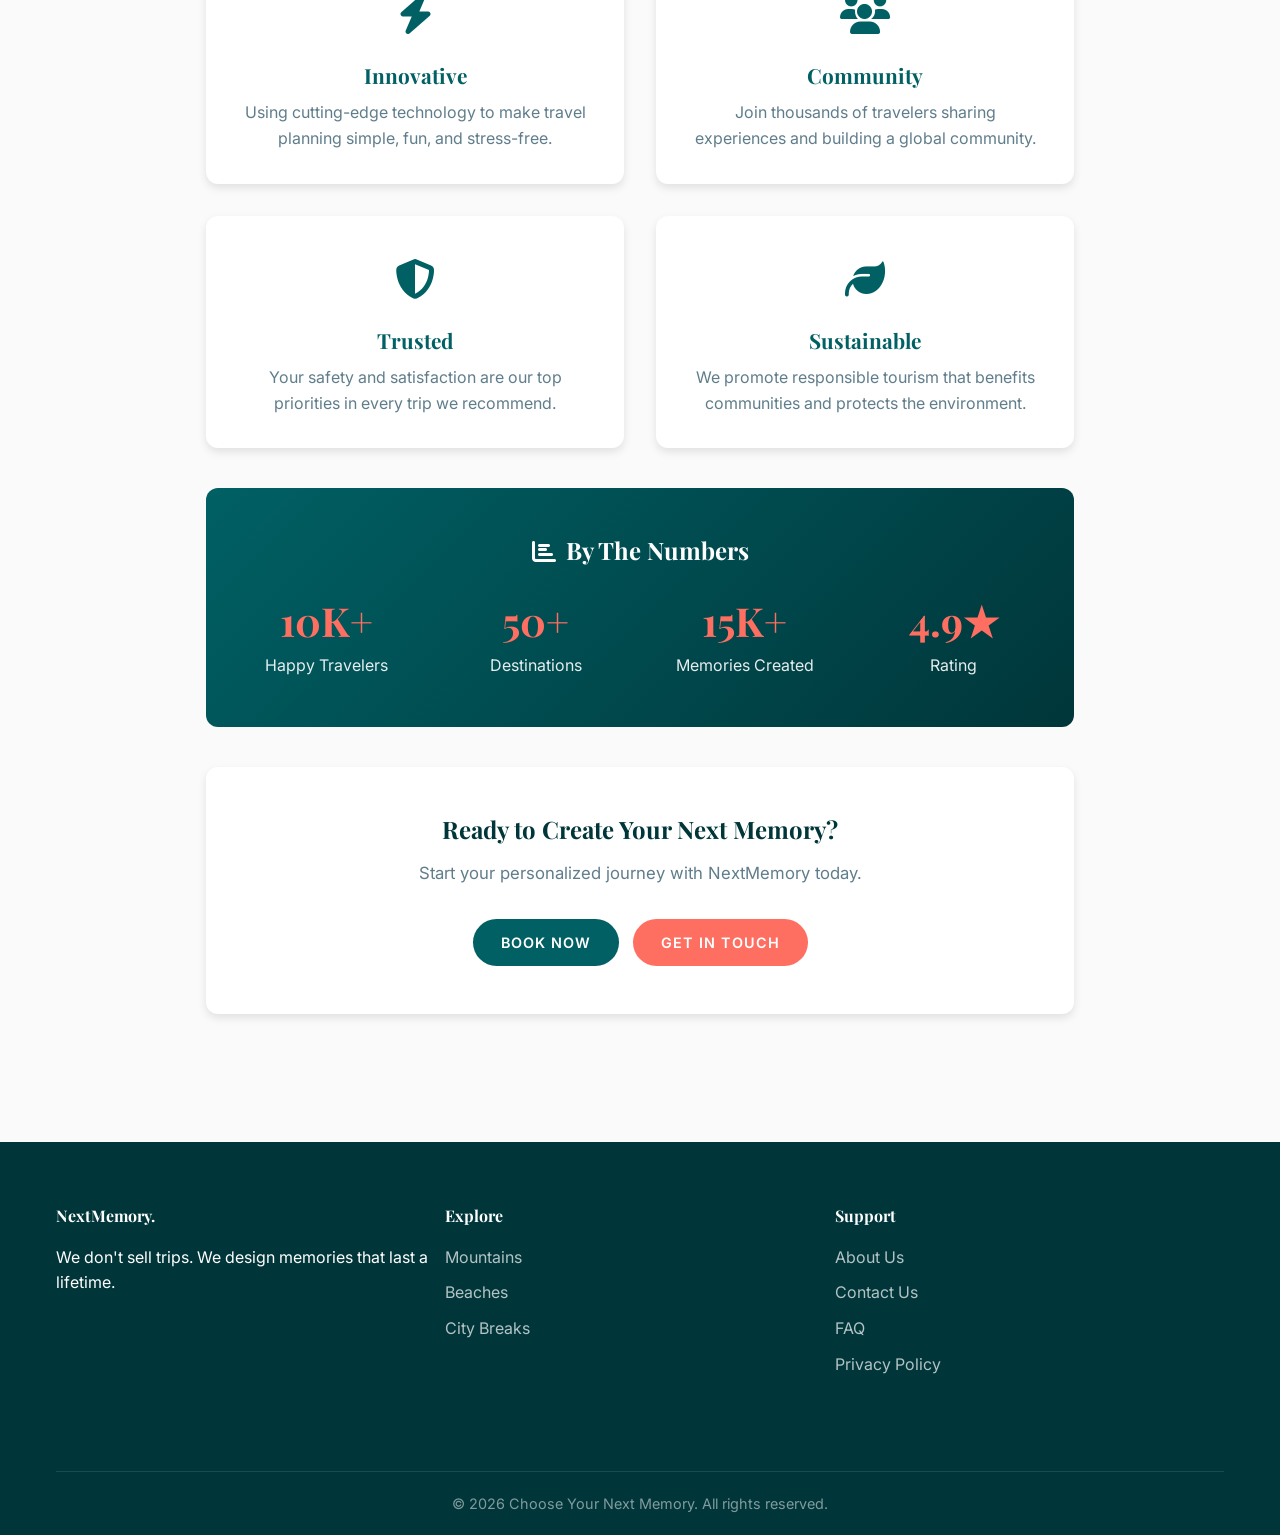
==== commit 359350f5: "Improve About page UI with consistent design system and better styling" ====
--- a/about.html
+++ b/about.html
@@ -8,6 +8,188 @@
     <link rel="stylesheet" href="style.css">
     <link rel="stylesheet" href="https://cdnjs.cloudflare.com/ajax/libs/font-awesome/6.4.0/css/all.min.css">
     <script src="script.js" defer></script>
+    <style>
+        .about-hero {
+            min-height: 400px;
+            background: linear-gradient(135deg, var(--primary) 0%, var(--primary-dark) 100%);
+            display: flex;
+            align-items: center;
+            justify-content: center;
+            padding-top: 100px;
+            text-align: center;
+            color: white;
+        }
+
+        .about-hero h1 {
+            font-size: 3.5rem;
+            color: white;
+            margin-bottom: 1rem;
+        }
+
+        .about-hero p {
+            font-size: 1.2rem;
+            opacity: 0.95;
+        }
+
+        .about-section {
+            padding: var(--spacing-xl) 0;
+            background-color: var(--bg-body);
+        }
+
+        .story-container {
+            max-width: 900px;
+            margin: 0 auto;
+        }
+
+        .story-card {
+            background: white;
+            padding: 2.5rem;
+            border-radius: 12px;
+            margin-bottom: 2.5rem;
+            box-shadow: var(--shadow-md);
+            transition: var(--transition);
+        }
+
+        .story-card:hover {
+            box-shadow: var(--shadow-lg);
+            transform: translateY(-5px);
+        }
+
+        .story-card h2 {
+            color: var(--primary);
+            font-size: 2rem;
+            margin-bottom: 1.5rem;
+        }
+
+        .story-card p {
+            line-height: 1.8;
+            color: var(--text-main);
+            margin-bottom: 1rem;
+        }
+
+        .mission-card {
+            background: linear-gradient(135deg, rgba(0, 96, 100, 0.05) 0%, rgba(255, 111, 97, 0.05) 100%);
+            border-left: 5px solid var(--primary);
+            padding: 2.5rem;
+            border-radius: 12px;
+            margin-bottom: 2.5rem;
+        }
+
+        .mission-card h2 {
+            font-size: 2rem;
+            margin-bottom: 1.5rem;
+        }
+
+        .mission-card p {
+            font-size: 1.1rem;
+            line-height: 1.8;
+            color: var(--text-main);
+        }
+
+        .values-grid {
+            display: grid;
+            grid-template-columns: repeat(auto-fit, minmax(280px, 1fr));
+            gap: 2rem;
+            margin-bottom: 2.5rem;
+        }
+
+        .value-card {
+            background: white;
+            padding: 2rem;
+            border-radius: 12px;
+            text-align: center;
+            box-shadow: var(--shadow-md);
+            transition: var(--transition);
+        }
+
+        .value-card:hover {
+            transform: translateY(-10px);
+            box-shadow: var(--shadow-lg);
+            background: linear-gradient(135deg, rgba(0, 96, 100, 0.05) 0%, rgba(255, 111, 97, 0.05) 100%);
+        }
+
+        .value-icon {
+            font-size: 2.5rem;
+            color: var(--primary);
+            margin-bottom: 1rem;
+        }
+
+        .value-card h3 {
+            font-size: 1.3rem;
+            color: var(--primary);
+            margin-bottom: 0.8rem;
+        }
+
+        .value-card p {
+            color: var(--text-muted);
+            line-height: 1.6;
+        }
+
+        .stats-section {
+            background: linear-gradient(135deg, var(--primary) 0%, var(--primary-dark) 100%);
+            color: white;
+            padding: 3rem 2rem;
+            border-radius: 12px;
+            margin-bottom: 2.5rem;
+        }
+
+        .stats-section h2 {
+            color: white;
+            margin-bottom: 2rem;
+            text-align: center;
+        }
+
+        .stats-grid {
+            display: grid;
+            grid-template-columns: repeat(auto-fit, minmax(150px, 1fr));
+            gap: 2rem;
+            text-align: center;
+        }
+
+        .stat-item h3 {
+            font-size: 2.5rem;
+            margin-bottom: 0.5rem;
+            color: var(--accent);
+        }
+
+        .stat-item p {
+            color: rgba(255, 255, 255, 0.9);
+            font-size: 1rem;
+        }
+
+        .cta-section {
+            background: white;
+            padding: 3rem;
+            border-radius: 12px;
+            text-align: center;
+            box-shadow: var(--shadow-md);
+        }
+
+        .cta-section h2 {
+            margin-bottom: 1rem;
+        }
+
+        .cta-section p {
+            font-size: 1.05rem;
+            margin-bottom: 2rem;
+            color: var(--text-muted);
+        }
+
+        @media (max-width: 768px) {
+            .about-hero h1 {
+                font-size: 2.5rem;
+            }
+
+            .story-card,
+            .mission-card {
+                padding: 1.5rem;
+            }
+
+            .values-grid {
+                grid-template-columns: 1fr;
+            }
+        }
+    </style>
 </head>
 
 <body>
@@ -32,123 +214,130 @@
         </div>
     </header>
 
-    <!-- Hero Section -->
-    <section class="hero" style="padding: 60px 0; background: linear-gradient(135deg, var(--primary) 0%, var(--primary-dark) 100%);">
-        <div class="container hero-content" style="text-align: center; color: white;">
-            <h1>About NextMemory</h1>
-            <p style="color: rgba(255,255,255,0.9); font-size: 1.2rem;">We don't sell trips. We design memories that last a lifetime.</p>
+    <!-- About Hero Section -->
+    <section class="about-hero">
+        <div class="container">
+            <div>
+                <h1>About NextMemory</h1>
+                <p>We design memories that last a lifetime.</p>
+            </div>
         </div>
     </section>
 
-    <!-- Our Story Section -->
-    <section class="about-section" style="padding: 80px 0;">
-        <div class="container">
-            <div class="about-content" style="max-width: 900px; margin: 0 auto;">
-                <div class="about-card" style="background: #f8f9fa; padding: 40px; border-radius: 12px; margin-bottom: 40px;">
-                    <h2 style="color: var(--primary); margin-bottom: 20px;">Our Story</h2>
-                    <p style="line-height: 1.8; color: var(--text-main); margin-bottom: 15px;">
-                        NextMemory was born from a simple observation: travel planning shouldn't be complicated. We noticed people spending hours scrolling through endless trip options, losing the excitement in the process.
-                    </p>
-                    <p style="line-height: 1.8; color: var(--text-main); margin-bottom: 15px;">
-                        In 2024, a group of travel enthusiasts and tech innovators decided to revolutionize how people discover their next adventure. We created a platform that doesn't just show you trips—it understands how you want to feel and matches you with the perfect destination.
-                    </p>
-                    <p style="line-height: 1.8; color: var(--text-main);">
-                        Today, NextMemory is the go-to platform for travelers seeking authentic experiences tailored to their mood and budget. We've already helped thousands of travelers create unforgettable memories.
-                    </p>
-                </div>
-
-                <div class="about-card" style="background: white; padding: 40px; border-radius: 12px; margin-bottom: 40px; border: 2px solid var(--primary);">
-                    <h2 style="color: var(--primary); margin-bottom: 20px;">Our Mission</h2>
-                    <p style="line-height: 1.8; color: var(--text-main); font-size: 1.1rem;">
-                        To empower travelers to discover transformative experiences through personalized, mood-based trip recommendations that create memories lasting a lifetime.
-                    </p>
-                </div>
-
-                <div class="values-grid" style="display: grid; grid-template-columns: repeat(auto-fit, minmax(250px, 1fr)); gap: 30px; margin-bottom: 40px;">
-                    <!-- Value 1 -->
-                    <div style="background: #f8f9fa; padding: 30px; border-radius: 12px; text-align: center;">
-                        <div style="font-size: 2.5rem; color: var(--primary); margin-bottom: 15px;">
-                            <i class="fas fa-heart"></i>
-                        </div>
-                        <h3 style="color: var(--primary); margin-bottom: 10px;">Personalized</h3>
-                        <p style="color: var(--text-muted);">Every traveler is unique. We understand your emotions and curate experiences just for you.</p>
-                    </div>
-
-                    <!-- Value 2 -->
-                    <div style="background: #f8f9fa; padding: 30px; border-radius: 12px; text-align: center;">
-                        <div style="font-size: 2.5rem; color: var(--primary); margin-bottom: 15px;">
-                            <i class="fas fa-globe"></i>
-                        </div>
-                        <h3 style="color: var(--primary); margin-bottom: 10px;">Authentic</h3>
-                        <p style="color: var(--text-muted);">We partner with local guides and planners to offer genuine, authentic travel experiences.</p>
-                    </div>
-
-                    <!-- Value 3 -->
-                    <div style="background: #f8f9fa; padding: 30px; border-radius: 12px; text-align: center;">
-                        <div style="font-size: 2.5rem; color: var(--primary); margin-bottom: 15px;">
-                            <i class="fas fa-bolt"></i>
-                        </div>
-                        <h3 style="color: var(--primary); margin-bottom: 10px;">Innovative</h3>
-                        <p style="color: var(--text-muted);">Using cutting-edge technology to make travel planning simple, fun, and stress-free.</p>
-                    </div>
-
-                    <!-- Value 4 -->
-                    <div style="background: #f8f9fa; padding: 30px; border-radius: 12px; text-align: center;">
-                        <div style="font-size: 2.5rem; color: var(--primary); margin-bottom: 15px;">
-                            <i class="fas fa-users"></i>
-                        </div>
-                        <h3 style="color: var(--primary); margin-bottom: 10px;">Community</h3>
-                        <p style="color: var(--text-muted);">Join thousands of travelers sharing experiences and building a global community of adventurers.</p>
-                    </div>
-
-                    <!-- Value 5 -->
-                    <div style="background: #f8f9fa; padding: 30px; border-radius: 12px; text-align: center;">
-                        <div style="font-size: 2.5rem; color: var(--primary); margin-bottom: 15px;">
-                            <i class="fas fa-shield-alt"></i>
-                        </div>
-                        <h3 style="color: var(--primary); margin-bottom: 10px;">Trusted</h3>
-                        <p style="color: var(--text-muted);">Your safety and satisfaction are our top priorities in every trip we recommend.</p>
-                    </div>
-
-                    <!-- Value 6 -->
-                    <div style="background: #f8f9fa; padding: 30px; border-radius: 12px; text-align: center;">
-                        <div style="font-size: 2.5rem; color: var(--primary); margin-bottom: 15px;">
-                            <i class="fas fa-leaf"></i>
-                        </div>
-                        <h3 style="color: var(--primary); margin-bottom: 10px;">Sustainable</h3>
-                        <p style="color: var(--text-muted);">We promote responsible tourism that benefits local communities and protects the environment.</p>
-                    </div>
-                </div>
-
-                <div class="about-card" style="background: linear-gradient(135deg, var(--primary) 0%, var(--primary-dark) 100%); color: white; padding: 40px; border-radius: 12px; text-align: center;">
-                    <h2 style="color: white; margin-bottom: 20px;">By The Numbers</h2>
-                    <div style="display: grid; grid-template-columns: repeat(auto-fit, minmax(150px, 1fr)); gap: 30px; margin-top: 30px;">
-                        <div>
-                            <h3 style="font-size: 2.5rem; margin-bottom: 10px;">10K+</h3>
-                            <p>Happy Travelers</p>
-                        </div>
-                        <div>
-                            <h3 style="font-size: 2.5rem; margin-bottom: 10px;">50+</h3>
-                            <p>Destinations Covered</p>
-                        </div>
-                        <div>
-                            <h3 style="font-size: 2.5rem; margin-bottom: 10px;">15K+</h3>
-                            <p>Memories Created</p>
-                        </div>
-                        <div>
-                            <h3 style="font-size: 2.5rem; margin-bottom: 10px;">4.9★</h3>
-                            <p>Average Rating</p>
-                        </div>
-                    </div>
-                </div>
-
-                <div class="about-card" style="background: #f8f9fa; padding: 40px; border-radius: 12px; margin-top: 40px;">
-                    <h2 style="color: var(--primary); margin-bottom: 20px;">Get In Touch</h2>
-                    <p style="line-height: 1.8; color: var(--text-main); margin-bottom: 20px;">
-                        Have questions or want to partner with us? We'd love to hear from you!
-                    </p>
-                    <a href="contact.html" class="btn btn-primary" style="display: inline-block;">Contact Us</a>
-                </div>
+    <!-- About Content Section -->
+    <section class="about-section">
+        <div class="container story-container">
+            <!-- Our Story -->
+            <div class="story-card">
+                <h2><i class="fas fa-book" style="margin-right: 10px; color: var(--accent);"></i>Our Story</h2>
+                <p>
+                    NextMemory was born from a simple observation: travel planning shouldn't be complicated. We noticed people spending hours scrolling through endless trip options, losing the excitement in the process.
+                </p>
+                <p>
+                    In 2024, a group of travel enthusiasts and tech innovators decided to revolutionize how people discover their next adventure. We created a platform that doesn't just show you trips—it understands how you want to feel and matches you with the perfect destination.
+                </p>
+                <p>
+                    Today, NextMemory is the go-to platform for travelers seeking authentic experiences tailored to their mood and budget. We've already helped thousands of travelers create unforgettable memories.
+                </p>
+            </div>
+
+            <!-- Our Mission -->
+            <div class="mission-card">
+                <h2><i class="fas fa-target" style="margin-right: 10px; color: var(--accent);"></i>Our Mission</h2>
+                <p>
+                    To empower travelers to discover transformative experiences through personalized, mood-based trip recommendations that create memories lasting a lifetime.
+                </p>
+            </div>
+
+            <!-- Values Grid -->
+            <h2 style="text-align: center; font-size: 2.5rem; margin-bottom: 2rem; color: var(--primary-dark);">
+                <i class="fas fa-heart" style="color: var(--accent); margin-right: 10px;"></i>Our Core Values
+            </h2>
+            <div class="values-grid">
+                <!-- Value 1 -->
+                <div class="value-card">
+                    <div class="value-icon">
+                        <i class="fas fa-heart"></i>
+                    </div>
+                    <h3>Personalized</h3>
+                    <p>Every traveler is unique. We understand your emotions and curate experiences just for you.</p>
+                </div>
+
+                <!-- Value 2 -->
+                <div class="value-card">
+                    <div class="value-icon">
+                        <i class="fas fa-globe"></i>
+                    </div>
+                    <h3>Authentic</h3>
+                    <p>We partner with local guides and planners to offer genuine, authentic travel experiences.</p>
+                </div>
+
+                <!-- Value 3 -->
+                <div class="value-card">
+                    <div class="value-icon">
+                        <i class="fas fa-bolt"></i>
+                    </div>
+                    <h3>Innovative</h3>
+                    <p>Using cutting-edge technology to make travel planning simple, fun, and stress-free.</p>
+                </div>
+
+                <!-- Value 4 -->
+                <div class="value-card">
+                    <div class="value-icon">
+                        <i class="fas fa-users"></i>
+                    </div>
+                    <h3>Community</h3>
+                    <p>Join thousands of travelers sharing experiences and building a global community.</p>
+                </div>
+
+                <!-- Value 5 -->
+                <div class="value-card">
+                    <div class="value-icon">
+                        <i class="fas fa-shield-alt"></i>
+                    </div>
+                    <h3>Trusted</h3>
+                    <p>Your safety and satisfaction are our top priorities in every trip we recommend.</p>
+                </div>
+
+                <!-- Value 6 -->
+                <div class="value-card">
+                    <div class="value-icon">
+                        <i class="fas fa-leaf"></i>
+                    </div>
+                    <h3>Sustainable</h3>
+                    <p>We promote responsible tourism that benefits communities and protects the environment.</p>
+                </div>
+            </div>
+
+            <!-- Stats Section -->
+            <div class="stats-section">
+                <h2><i class="fas fa-chart-bar" style="margin-right: 10px;"></i>By The Numbers</h2>
+                <div class="stats-grid">
+                    <div class="stat-item">
+                        <h3>10K+</h3>
+                        <p>Happy Travelers</p>
+                    </div>
+                    <div class="stat-item">
+                        <h3>50+</h3>
+                        <p>Destinations</p>
+                    </div>
+                    <div class="stat-item">
+                        <h3>15K+</h3>
+                        <p>Memories Created</p>
+                    </div>
+                    <div class="stat-item">
+                        <h3>4.9★</h3>
+                        <p>Rating</p>
+                    </div>
+                </div>
+            </div>
+
+            <!-- CTA Section -->
+            <div class="cta-section">
+                <h2>Ready to Create Your Next Memory?</h2>
+                <p>Start your personalized journey with NextMemory today.</p>
+                <a href="booking.html" class="btn btn-primary" style="margin-right: 10px;">Book Now</a>
+                <a href="contact.html" class="btn btn-accent">Get In Touch</a>
             </div>
         </div>
     </section>
@@ -172,8 +361,9 @@
                 <div class="footer-col">
                     <h4>Support</h4>
                     <ul>
+                        <li><a href="about.html">About Us</a></li>
                         <li><a href="contact.html">Contact Us</a></li>
-                        <li><a href="about.html">About Us</a></li>
+                        <li><a href="#">FAQ</a></li>
                         <li><a href="#">Privacy Policy</a></li>
                     </ul>
                 </div>
